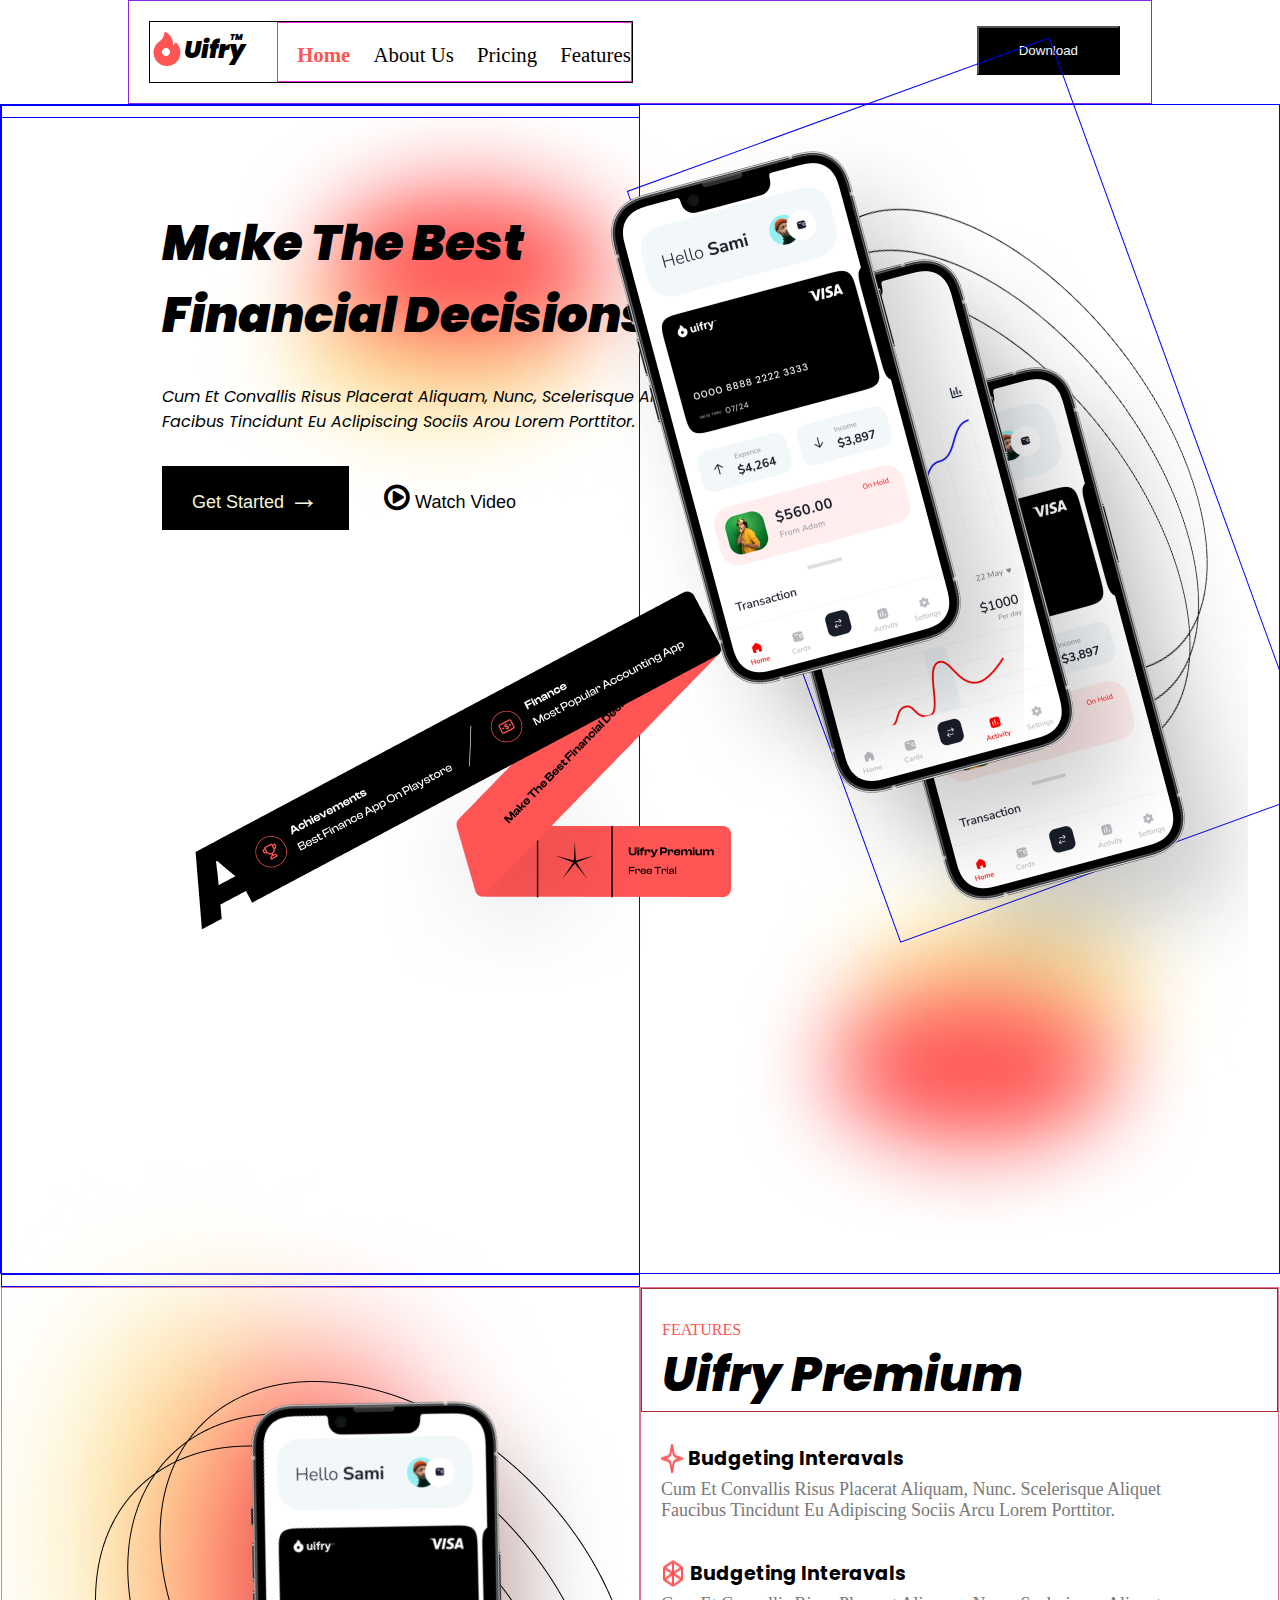
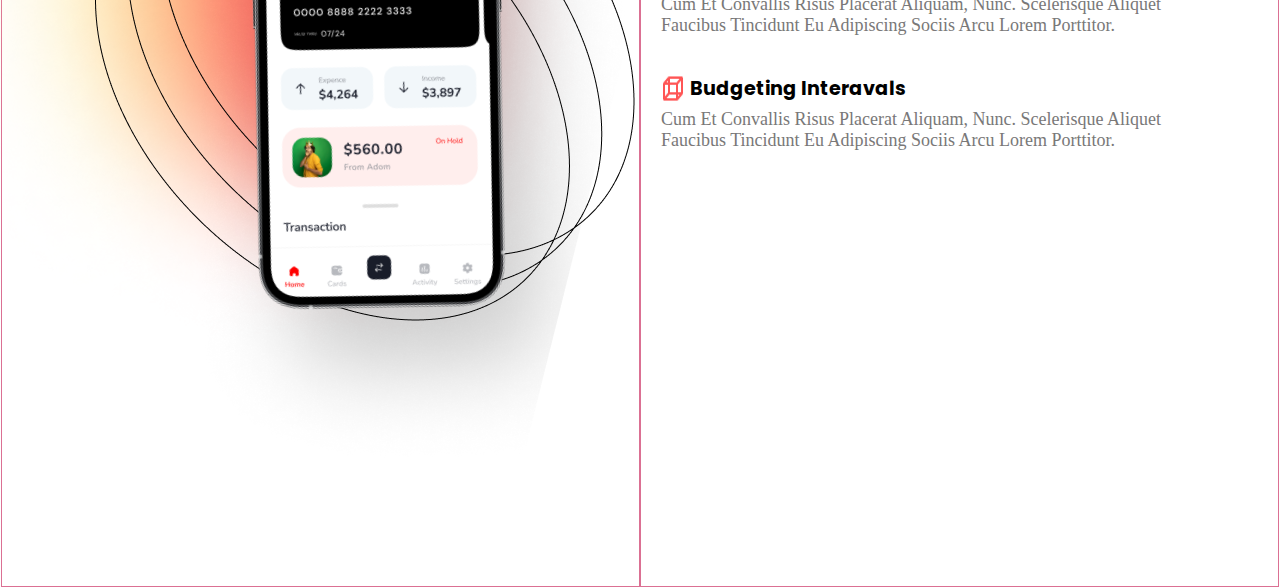
==== Mobile landing  page/page.html @ 3b1a76a2 "Add files via upload" ====
<!DOCTYPE html>
<html lang="en">
<head>
    <meta charset="UTF-8">
    <meta name="viewport" content="width=device-width, initial-scale=1.0">
    <!-- <link href="https://cdn.jsdelivr.net/npm/bootstrap@5.3.3/dist/css/bootstrap.min.css" rel="stylesheet" integrity="sha384-QWTKZyjpPEjISv5WaRU9OFeRpok6YctnYmDr5pNlyT2bRjXh0JMhjY6hW+ALEwIH" crossorigin="anonymous"> -->
    <title>Landing Pagey</title>
    <link rel="stylesheet" href="next.css">
    <link rel="stylesheet" href="https://cdnjs.cloudflare.com/ajax/libs/font-awesome/4.7.0/css/font-awesome.min.css">
</head>
<body>
    <div class="container">
      <div class="nav-sec">
          <nav>
            <div class="title-sec">
              <div class="logo-bx">
                <img src="Images/Frame.png" alt="" class="logo">
              </div>
              <div class="logo-txt">
                <h2>Uifry <span>TM</span> </h2>
              </div>
            </div>
              <ul class="menu-opt">
                  <li ><a href="#" id="home-txt">Home</a></li>
                  <li><a href="#">About Us </a></li>
                  <li><a href="#">Pricing</a></li>
                  <li><a href="#">Features</a></li>
              </ul> 
          </nav>
          <div class="dw-btn-bx">
            <button class="dw-btn">Download</button>
          </div>
      </div>

      <!--heading page-->


      <div class="heading-sec">
        <div class="sec-bx">
          <div class="bg-design">
            <img src="Images/background.png" alt="background-design">
          </div>
          <div class="head-bx">
            <h1>Make The Best Financial Decisions</h1>
          </div>
          <div class="sub-ttl-bx">
            <p>Cum Et Convallis Risus Placerat Aliquam, Nunc, Scelerisque Aliqut Facibus Tincidunt Eu Aclipiscing Sociis  Arou Lorem  Porttitor.</p>
          </div>

          <div class="play-btn">
            <button id="srt-btn">Get Started <span id="arr-entty"> &rarr; </span></button>
            <button id="wtch-btn"><i class="fa fa-play-circle-o"></i> Watch Video </button>
          </div>

          <div class="suc-rate">
            <img src="Images/rate-img.png" alt="rate-img">
          </div>
        </div>

        <div class="sec-bx">
          <div class="design2">
            <img src="Images/background.png" alt="design">
          </div>
          <div class="fst-lyr">
            <img src="Images/1st-layer.png" alt="1st-layer">
          </div>
          <div class="second-lyr">
            <img src="Images/2nd-layer.png" alt="2nd-layer">
          </div>
          <div class="third-lyr">
            <img src="Images/iPhone-3rd-layer.png" alt="iPhone-3rd-layer">
          </div>
          <div class="fourth-lyr">
            <img src="Images/2nd-layer.png" alt="2nd-layer">
          </div>
         
        </div>


        <!--Feature page-->
        <div class="feature-sec">

          <div class="box">
            <div class="dsg">
              <img src="Images/background.png" alt="design">
            </div>
            <div class="lyr">
              <img src="Images/1st-layer.png" alt="1st-layer">
            </div>
            <div class="iphone-lyr">
              <img src="Images/2nd-layer.png" alt="2nd-layer">
            </div>
          </div>


          <div class="box">
            <div class="feature-page-title">
              <span>Features</span>
              <h1>Uifry Premium</h1>
            </div>

             <div class="feature-des-pg">
              <div class="feature-des-hd">
                <img src="design/star-Icon.png" alt="star-Icon">
                <h3>Budgeting Interavals</h3>
              </div>
              <div class="feature-subDes-pg">
                <p>Cum et convallis risus placerat aliquam, nunc. Scelerisque aliquet faucibus tincidunt eu adipiscing sociis arcu lorem porttitor.</p>
              </div>
             </div>

             <div class="feature-des-pg">
              <div class="feature-des-hd">
                <img src="design/pentagan-icon.png" alt="star-Icon">
                <h3>Budgeting Interavals</h3>
              </div>
              <div class="feature-subDes-pg">
                <p>Cum et convallis risus placerat aliquam, nunc. Scelerisque aliquet faucibus tincidunt eu adipiscing sociis arcu lorem porttitor.</p>
              </div>
             </div>

             <div class="feature-des-pg">
              <div class="feature-des-hd">
                <img src="design/cube-icon.png" alt="star-Icon">
                <h3>Budgeting Interavals</h3>
              </div>
              <div class="feature-subDes-pg">
                <p>Cum et convallis risus placerat aliquam, nunc. Scelerisque aliquet faucibus tincidunt eu adipiscing sociis arcu lorem porttitor.</p>
              </div>
             </div> 

          </div>

        </div>




    </div>
 </body>
 </html>
---- Mobile landing  page/next.css ----
@import url('https://fonts.googleapis.com/css2?family=Poppins:ital,wght@0,100;0,200;0,300;0,400;0,500;0,600;0,700;0,800;0,900;1,100;1,200;1,300;1,400;1,500;1,600;1,700;1,800;1,900&display=swap');
@import url('https://fonts.googleapis.com/css2?family=Roboto:ital,wght@0,100;0,300;0,400;0,500;0,700;0,900;1,100;1,300;1,400;1,500;1,700;1,900&display=swap');
*{
    margin:0;
    padding: 0;
    box-sizing: border-box;
}
body{
    overflow-x: hidden;
}
.container{
    width: 100%;
}
.nav-sec{
    display: flex;
    padding: 20px;
    border: 1px solid blueviolet;
    width: 80%;
    margin-left: 8rem;
}
.title-sec{
    display: inline-flex;

}
.logo-bx{
    width:150x;
    height:50px;
    margin-top: 10px;
}

.logo-txt{
    margin: 10px 0px;

}
.logo-txt h2{
    font-family: "Poppins", sans-serif;
    font-weight: 900;
    font-style: italic;

}
.logo-txt span{
    font-size: 8px;
    display: flex;
    position: absolute;
    top: 2rem;
    left: 18%;
}
nav{
    display: inline-flex;
    border: 1px solid black;
    justify-content: space-around;
}
nav ul{
    border: 1px solid rgb(226, 43, 226);
    margin-left: 2rem;
}
nav ul li{
    font-family: Clash Display;
    display: inline-flex;
    margin-left: 1.2rem;
    padding-top: 20px;
}
.menu-opt li a{
    text-decoration: none;
    font-family: Cambria, Cochin, Georgia, Times, 'Times New Roman', serif;
    font-size: 1.3rem;
    color: black;
    font-weight:530;

}
#home-txt{
    color: #FF5555;
    font-weight: 900;

}
.dw-btn-bx button{
    color: aliceblue;
    padding: 15px 40px;
    position: absolute;
    right: 10rem;
    
}
.dw-btn-bx button:hover{
    background-color: #FF5555;

}
.dw-btn{
    display:flex;
    float: right;
    background-color: black;
    margin-top: 5px;
    margin-left: 20rem;
}
button{
    cursor: pointer;
 
}

/*heading section*/
.heading-sec{
    display:grid;
    grid-template-rows:12px;
    width: 100%;
    height: 130vh;
    border: 1px solid blue;
}
.sec-bx{
    width: 50%;
    height: 130vh;
    border: 1px solid blue;
}
.head-bx h1,
.sub-ttl-bx p,
.play-btn,
.suc-rate
{
    font-family: "Poppins", sans-serif;
    font-style: italic;
    margin-left: 10rem;
    position: relative;

}
.head-bx h1{
    font-weight: 900;
    font-size: 3rem;
    width: 600px;
    margin-top: 16%;
}
.sub-ttl-bx p{
    font-weight: 400;
    font-size: 1rem;
    width: 550px;
    margin-top: 2rem;
    color: rgba(0, 0, 0, 1);

    ;
}

.bg-design{
    display: flex;
    position: absolute;
    top:10%;
    left: 15%;
}
.fst-lyr{
    display: flex;
}
.fst-lyr img{
    width: 450px;
    height: 800px;
    position:absolute;
    right: 5rem;
    top:10%;
    transform: rotate(-20deg);
    border: 1px solid blue;
}
.second-lyr, .third-lyr, .fourth-lyr,
.design2{
    position:absolute;

}
.second-lyr{
    top: 34%;
    right: 2rem;

}
.third-lyr{
    right: 3rem;
    top:22%;

}
.fourth-lyr{
    top:10%;
    right: 16rem;
}
.design2{
    top: 90%;
    right: 2rem;
    transform: rotate(180deg);
    
}

/*Button design*/
.play-btn{
    margin-top: 2rem;

}
#srt-btn, #wtch-btn{
    padding: 15px 30px;
    font-size: 18px;
    border: none;
    background: none;
}
#srt-btn{
   
    background-color: black;
    color: beige;
}
#arr-entty{
    font-size: 30px;
    text-align: center;
    height: 30px;
}
#wtch-btn i{
    font-size: 30px;
    font-weight: 100;
}
#wtch-btn:hover{
    background-color: #FF5555;
    color: beige;
    cursor: pointer;
    transition: 0.35s;

}
.suc-rate{
    top:5%;
}

/*feature section*/
.feature-sec{
    display: inline-flex;
    margin-bottom: 20px;
}
.feature-sec .box{
    width:50%;
    height: 100vh;
    border: 1px solid palevioletred;
}
.dsg, .lyr{
    display: grid;
    position: absolute;
}
.dsg img{
    width: 50rem;
    position: relative;
    top:-10%;
    left: -18%;
    transform: rotate(90deg);

}
.iphone-lyr{
    position: absolute;
    transform: rotate(14deg);
    left: 10%;
    margin-top: 3%;
}

.feature-page-title {
    padding: 2rem 0px 0px 20px; 
    border: 1px solid brown;
}
.feature-page-title span{
    color:  #FF5555;
    font-size: 1rem;
    text-transform: uppercase;

}
.feature-page-title h1{
    font-size: 3rem;
    font-family: "Poppins", sans-serif;
    font-weight:800;
    font-style: italic;

}
.feature-des-hd{
    display: flex;
    padding: 2rem 0px 0px 20px; 
    margin-bottom: 0px;
}
.feature-des-hd h3{
    font-size: 1.2rem;
    font-family: "Poppins", sans-serif;
    padding-left: 5px;
}
.feature-subDes-pg{
    text-transform: capitalize;
    padding:6px 20px;
    width: 600px;
    font-size: 18px;
    color: rgb(121, 120, 120);
}
.visa-lyr{
    position: absolute;
    margin-top: 16%;
    margin-left: 20.5%;
    
}
.ad-pg{
    display: inline-flex;
}
.pg-tit-1{
    margin-top: 30%;
    margin-left: 5rem;
}
.dsg-txt-pg1{
    padding-left: 5rem;
}
.sub-pg-1 {
    width: 530px;
}
.ip-lyr-1{
    position: absolute;
    right: 3rem;
    transform: rotate(14deg);
}
#text-dec h3{
   padding-top: 5px;
}








/* mobile phones*/

@media screen and (max-width: 768px) {
    .nav-sec {
      display: flex;  
      flex-direction: column;
      align-items: center;
      margin-left: 10px;
      width: 100%;
      /* height: 30vh; */
    }
    .title-sec{
        display: inline-flex;
        position: absolute;
      left: 0%;
    }
    
    .logo-txt {
      text-align: center;
    }
    .logo-txt span{
        position: absolute;
        margin-top: -1rem;
        left:100%;
    }
  
    .menu-opt {
      margin-left: 0;
      margin-top: 2px;
      display: flex;
      justify-content: center;
      /* position: absolute; */
      left: 0%;
    }
    .menu-opt li a{
       font-size: 10px;
      }
  
    .dw-btn-bx {
      margin-left: 0;
    }
    .dw-btn-bx  button{
        margin-left: 0;
        padding: 5px 8px;
        position: absolute;
        right: 0%;
        top:6%;
        font-size: 8px;
      }
  
    .dw-btn {
      margin-left: 0;
      
    }

   /*heading section*/
   .heading-sec{
    display: flex;
    margin-left: 10px;
    flex-direction: column;
    position: absolute;
    left:0%;

   }
   .head-bx h1,
   .sub-ttl-bx p,
   .play-btn,
   .suc-rate
   {
       margin-left: 5px;
   
   }
   .head-bx h1{

    font-size: 15px;
    width:180px;
    padding-left: 0px;
   }
   .sec-bx{
    width:50%;
   }
   .design2 img{
    width: 100px;
    height: 150px;
   
   }
   .design2{
    top:7rem;
   }
   .bg-design{
    left: 3rem;
    top:-1rem;
   }
   .bg-design img{
    width: 100px;
    height: 150px;

   }
   .fourth-lyr img, .fst-lyr img, .second-lyr img , .third-lyr  img{
    width:150px;
    height: 200px;
   }
   .suc-rate img{
    width:150px;
    height: 140px;
   }
   .fst-lyr img{
     height: 250px;
     position: absolute;
     right: 10px;
     top:0%;
     transform: rotate(10deg);
   }
   .fst-lyr{
    position: absolute;
     right: 13px;
     top:-5px; 
   }
   .second-lyr{
    position: absolute;
    right: 28px;
    top:2.5rem;

   }
   .third-lyr{
    right: 28px;
    top:1.5rem;
    
   }
   .fourth-lyr{
    right: 4rem;
    top:1rem;

   }
   .sub-ttl-bx p{
    margin-top: 5px;
    font-size: 6px;
    width: 220px;
   }
   #srt-btn, #wtch-btn{
    padding: 5px 10px;
    font-size: 6px;

   }
   #arr-entty{
    font-size: 8px;
    text-align: center;
    height: 10px;
   }
   .play-btn{
    margin-top: 5px;
   }
   #wtch-btn i{
    font-size: 10px;
    font-weight: 100;

  }

/* tablet*/
  @media screen and (min-width: 768px) and (max-width:1024px){
    .nav-sec {
      display: flex;  
      flex-direction: column;
      align-items: center;
      margin-left: 5px;
      width: 100%;
      height: 30vh;
    }
    .title-sec{
        display: inline-flex;
        position: absolute;
        left: 13%;
    }
    
    .logo-txt {
      text-align: center;
    }
    .logo-txt span{
        position: absolute;
        top:2%;
        left:100%;
    }
  
    .menu-opt {
      margin-top: 20px;
      justify-content: center;
      position: absolute;
      left: 30%;
      top:3%;
    }
    .menu-opt li a{
       font-size: 15px;
      }
  
    .dw-btn-bx {
      margin-left: 0;
    }
    .dw-btn-bx  button{
        margin-left: 0;
        padding: 5px 10px;
        position: absolute;
        right: 2rem;
      }
  
    .dw-btn {
      margin-left: 0;
      
    }
  }


  /* laptop  1024 px*/

  @media screen and (min-width: 1024px){
    .nav-sec {
      margin-left: 5px;
      width: 100%;
      height: 30vh;
    }
    .title-sec{
        display: inline-flex;
        position: absolute;
        left: 13%;
    }
    
    .logo-txt {
      text-align: center;
    }
    .logo-txt span{
        position: absolute;
        top:2%;
        left:100%;
    }
  
    .menu-opt {
      margin-top: 20px;
      justify-content: center;
      position: absolute;
      left: 20%;
      top:0px;
    }
  
   
  }

}
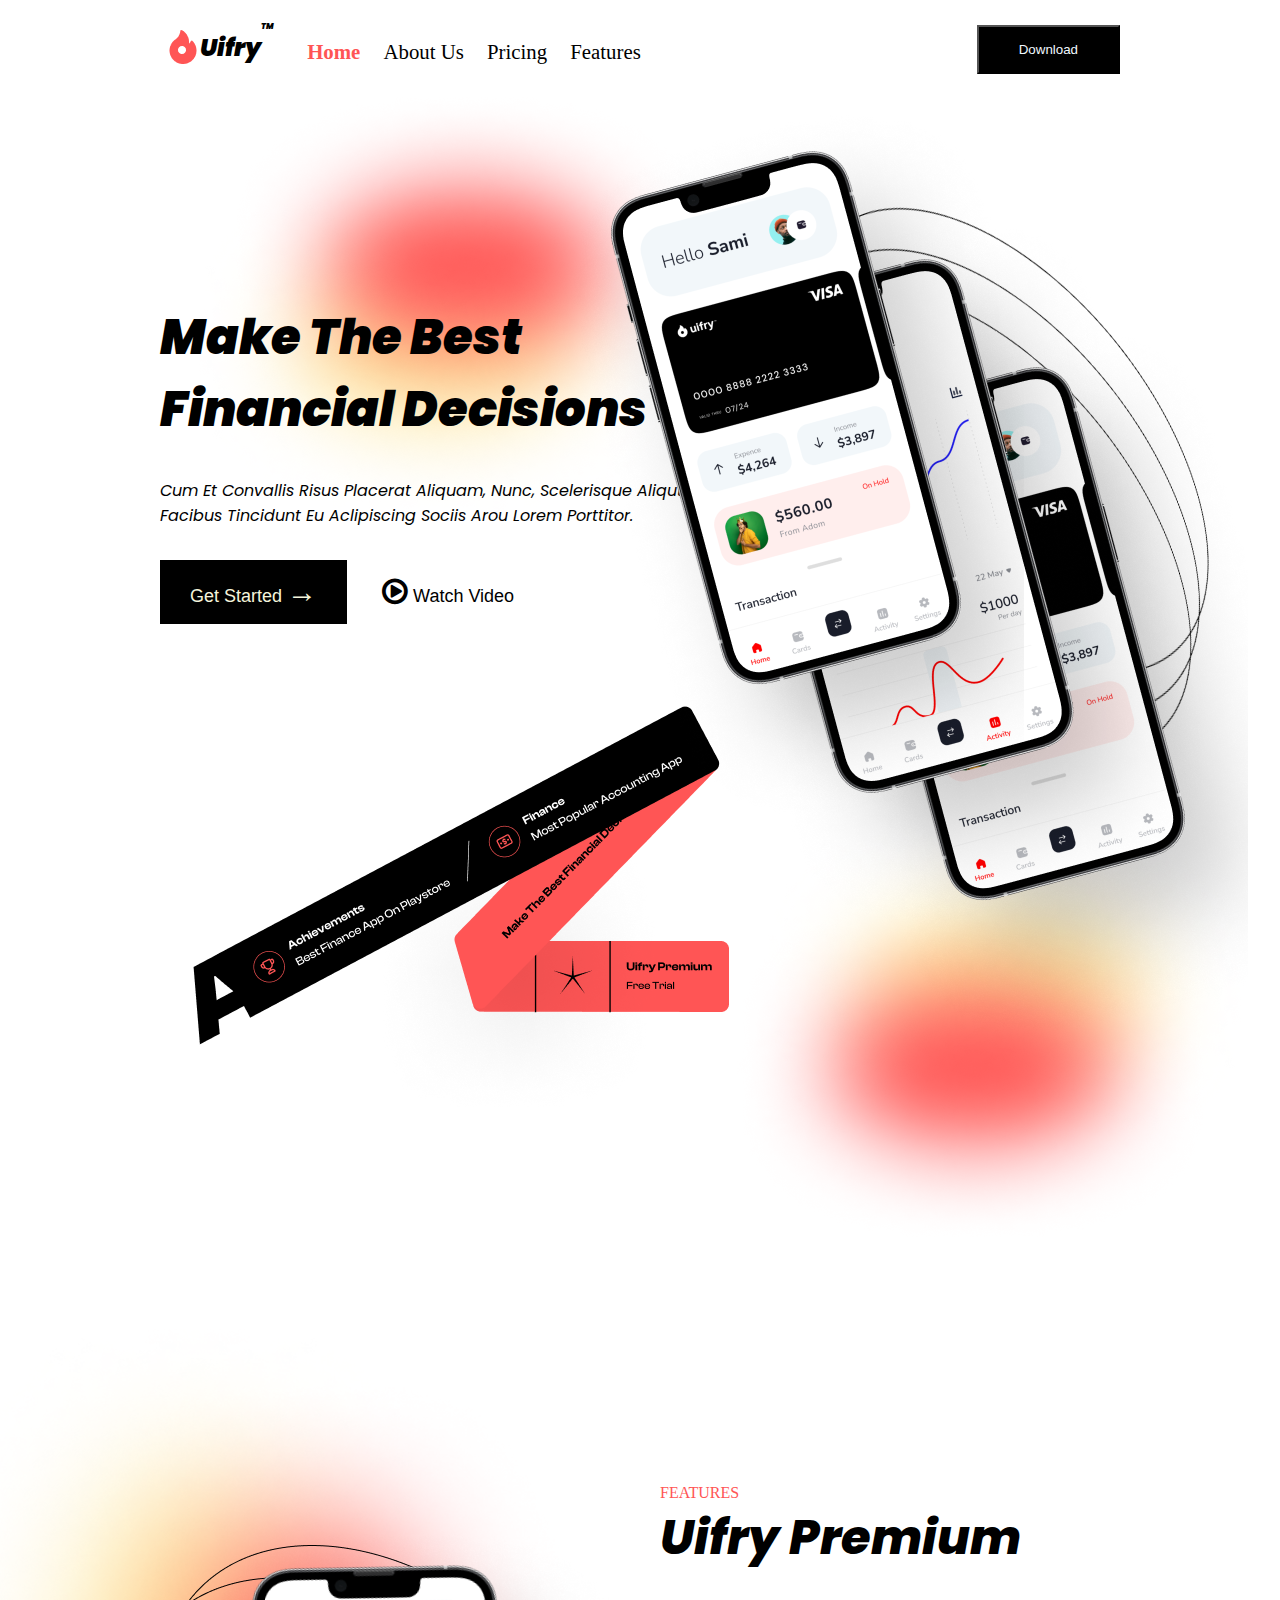
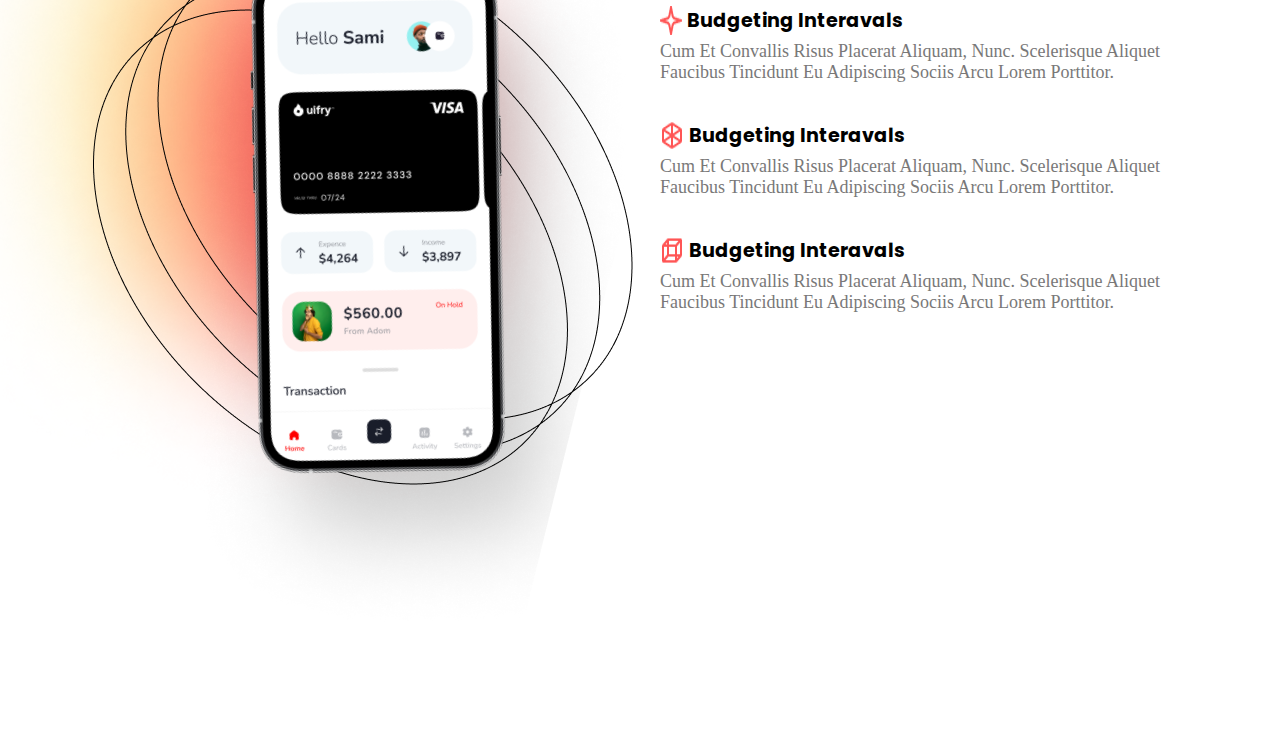
==== commit b998fe78: "Update page.html" ====
--- a/Mobile landing  page/page.html
+++ b/Mobile landing  page/page.html
@@ -6,6 +6,7 @@
     <!-- <link href="https://cdn.jsdelivr.net/npm/bootstrap@5.3.3/dist/css/bootstrap.min.css" rel="stylesheet" integrity="sha384-QWTKZyjpPEjISv5WaRU9OFeRpok6YctnYmDr5pNlyT2bRjXh0JMhjY6hW+ALEwIH" crossorigin="anonymous"> -->
     <title>Landing Pagey</title>
     <link rel="stylesheet" href="next.css">
+    <link rel="stylesheet" href="responsive.css">
     <link rel="stylesheet" href="https://cdnjs.cloudflare.com/ajax/libs/font-awesome/4.7.0/css/font-awesome.min.css">
 </head>
 <body>
@@ -98,36 +99,37 @@
               <span>Features</span>
               <h1>Uifry Premium</h1>
             </div>
+             <div class="feature-bx1">
+              <div class="feature-des-pg" id="feature-des1">
+                <div class="feature-des-hd">
+                  <img src="design/star-Icon.png" alt="star-Icon">
+                  <h3>Budgeting Interavals</h3>
+                </div>
+                <div class="feature-subDes-pg">
+                  <p>Cum et convallis risus placerat aliquam, nunc. Scelerisque aliquet faucibus tincidunt eu adipiscing sociis arcu lorem porttitor.</p>
+                </div>
+              </div>
 
-             <div class="feature-des-pg">
-              <div class="feature-des-hd">
-                <img src="design/star-Icon.png" alt="star-Icon">
-                <h3>Budgeting Interavals</h3>
+              <div class="feature-des-pg " id="feature-des1">
+                <div class="feature-des-hd">
+                  <img src="design/pentagan-icon.png" alt="star-Icon">
+                  <h3>Budgeting Interavals</h3>
+                </div>
+                <div class="feature-subDes-pg">
+                  <p>Cum et convallis risus placerat aliquam, nunc. Scelerisque aliquet faucibus tincidunt eu adipiscing sociis arcu lorem porttitor.</p>
+                </div>
               </div>
-              <div class="feature-subDes-pg">
-                <p>Cum et convallis risus placerat aliquam, nunc. Scelerisque aliquet faucibus tincidunt eu adipiscing sociis arcu lorem porttitor.</p>
-              </div>
-             </div>
 
-             <div class="feature-des-pg">
-              <div class="feature-des-hd">
-                <img src="design/pentagan-icon.png" alt="star-Icon">
-                <h3>Budgeting Interavals</h3>
-              </div>
-              <div class="feature-subDes-pg">
-                <p>Cum et convallis risus placerat aliquam, nunc. Scelerisque aliquet faucibus tincidunt eu adipiscing sociis arcu lorem porttitor.</p>
-              </div>
-             </div>
-
-             <div class="feature-des-pg">
-              <div class="feature-des-hd">
-                <img src="design/cube-icon.png" alt="star-Icon">
-                <h3>Budgeting Interavals</h3>
-              </div>
-              <div class="feature-subDes-pg">
-                <p>Cum et convallis risus placerat aliquam, nunc. Scelerisque aliquet faucibus tincidunt eu adipiscing sociis arcu lorem porttitor.</p>
-              </div>
-             </div> 
+              <div class="feature-des-pg" id="feature-des1">
+                <div class="feature-des-hd">
+                  <img src="design/cube-icon.png" alt="star-Icon">
+                  <h3>Budgeting Interavals</h3>
+                </div>
+                <div class="feature-subDes-pg">
+                  <p>Cum et convallis risus placerat aliquam, nunc. Scelerisque aliquet faucibus tincidunt eu adipiscing sociis arcu lorem porttitor.</p>
+                </div>
+              </div> 
+            </div>  
 
           </div>
 
@@ -138,4 +140,4 @@
 
     </div>
  </body>
- </html>      + </html>      
--- a/Mobile landing  page/next.css
+++ b/Mobile landing  page/next.css
@@ -14,7 +14,7 @@
 .nav-sec{
     display: flex;
     padding: 20px;
-    border: 1px solid blueviolet;
+    /* border: 1px solid blueviolet; */
     width: 80%;
     margin-left: 8rem;
 }
@@ -47,11 +47,11 @@
 }
 nav{
     display: inline-flex;
-    border: 1px solid black;
+    /* border: 1px solid black; */
     justify-content: space-around;
 }
 nav ul{
-    border: 1px solid rgb(226, 43, 226);
+    /* border: 1px solid rgb(226, 43, 226); */
     margin-left: 2rem;
 }
 nav ul li{
@@ -102,12 +102,12 @@
     grid-template-rows:12px;
     width: 100%;
     height: 130vh;
-    border: 1px solid blue;
+    /* border: 1px solid blue; */
 }
 .sec-bx{
     width: 50%;
     height: 130vh;
-    border: 1px solid blue;
+    /* border: 1px solid blue; */
 }
 .head-bx h1,
 .sub-ttl-bx p,
@@ -118,13 +118,14 @@
     font-style: italic;
     margin-left: 10rem;
     position: relative;
+    margin-top: 20px;
 
 }
 .head-bx h1{
     font-weight: 900;
     font-size: 3rem;
     width: 600px;
-    margin-top: 16%;
+    margin-top: 5%;
 }
 .sub-ttl-bx p{
     font-weight: 400;
@@ -133,7 +134,6 @@
     margin-top: 2rem;
     color: rgba(0, 0, 0, 1);
 
-    ;
 }
 
 .bg-design{
@@ -152,7 +152,7 @@
     right: 5rem;
     top:10%;
     transform: rotate(-20deg);
-    border: 1px solid blue;
+    /* border: 1px solid blue; */
 }
 .second-lyr, .third-lyr, .fourth-lyr,
 .design2{
@@ -224,7 +224,7 @@
 .feature-sec .box{
     width:50%;
     height: 100vh;
-    border: 1px solid palevioletred;
+    /* border: 1px solid palevioletred; */
 }
 .dsg, .lyr{
     display: grid;
@@ -247,7 +247,7 @@
 
 .feature-page-title {
     padding: 2rem 0px 0px 20px; 
-    border: 1px solid brown;
+    /* border: 1px solid brown; */
 }
 .feature-page-title span{
     color:  #FF5555;
@@ -323,7 +323,8 @@
       align-items: center;
       margin-left: 10px;
       width: 100%;
-      /* height: 30vh; */
+      margin-bottom: 5px;
+      
     }
     .title-sec{
         display: inline-flex;
@@ -471,6 +472,7 @@
     font-weight: 100;
 
   }
+}
 
 /* tablet*/
   @media screen and (min-width: 768px) and (max-width:1024px){
@@ -554,9 +556,6 @@
       position: absolute;
       left: 20%;
       top:0px;
-    }
-  
+    }  
    
   }
-
-}--- a/Mobile landing  page/responsive.css
+++ b/Mobile landing  page/responsive.css
@@ -0,0 +1,215 @@
+@media screen and  (min-width:320px) and (max-width:425px){
+        .nav-sec {
+        display: flex;  
+        flex-direction: column;
+        align-items: center;
+        margin-left: 10px;
+        width: 100%;
+        }
+        .title-sec{
+            display: inline-flex;
+            position: absolute;
+            left: 2%;
+        }
+        .logo-bx img{
+            width:20px;
+            height: 20px;
+        }
+        
+        .logo-txt {
+        text-align: center;
+        font-size: 10px;
+        }
+        .logo-txt span{
+            position: absolute;
+            margin-top: -1rem;
+            left:100%;
+        }
+    
+        .menu-opt {
+        margin-left: 0;
+        margin-top: 2px;
+        display: flex;
+        justify-content: center;
+        /* position: absolute; */
+        left: 0%;
+        }
+        .menu-opt li a{
+        font-size: 8px;
+        }
+    
+        .dw-btn-bx {
+        margin-left: 0;
+        }
+        .dw-btn-bx  button{
+            margin-left: 0;
+            padding: 5px 8px;
+            position: absolute;
+            right: 0%;
+            top:13%;
+            font-size: 5px;
+        }
+    
+        .dw-btn {
+        margin-left: 0;
+        
+        }
+    
+    /*heading section*/
+    .heading-sec{
+        display: flex;
+        margin-left: 10px;
+        flex-direction: column;
+        position: absolute;
+        left:0%;
+    
+    }
+    .head-bx h1,
+    .sub-ttl-bx p,
+    .play-btn,
+    .suc-rate
+    {
+        margin-left: 5px;
+    
+    }
+    .head-bx h1{
+    
+        font-size: 15px;
+        width:180px;
+        padding-left: 0px;
+        margin-top: 16%;
+    }
+    .sec-bx{
+        width:50%;
+    }
+    .design2 img{
+        width: 100px;
+        height: 150px;
+    
+    }
+    .design2{
+        top:4rem;
+    }
+    .bg-design{
+        left: 3rem;
+        top:-1rem;
+    }
+    .bg-design img{
+        width: 100px;
+        height: 150px;
+    
+    }
+    .fourth-lyr img, .fst-lyr img, .second-lyr img , .third-lyr  img,
+    .lyr img, .iphone-lyr img{
+        width:120px;
+        height: 160px;
+    }
+    .suc-rate img{
+        width:120px;
+        height: 80px;
+    }
+    .fst-lyr img{
+        height: 250px;
+        position: absolute;
+        right: 5px;
+        top:0%;
+        height: 14rem;
+        transform: rotate(10deg);
+    }
+    .fst-lyr{
+        position: absolute;
+        right: 18px;
+        top:-4%; 
+    }
+    .second-lyr{
+        position: absolute;
+        right: 22px;
+        top:2rem;
+    
+    }
+    .third-lyr{
+        right: 22px;
+        top:1.3rem;
+        
+    }
+    .fourth-lyr{
+        right: 3.4rem;
+        top:0.6rem;
+    
+    }
+    .iphone-lyr{
+        left:4%;
+    }
+    .sub-ttl-bx p{
+        margin-top: 5px;
+        font-size: 6px;
+        width: 220px;
+    }
+    #srt-btn, #wtch-btn{
+        padding: 5px 10px;
+        font-size: 6px;
+    
+    }
+    #arr-entty{
+        font-size: 8px;
+        text-align: center;
+        height: 10px;
+    }
+    .play-btn{
+        margin-top: 5px;
+    }
+    #wtch-btn i{
+        font-size: 10px;
+        font-weight: 100;
+    
+    }
+    /*Feature Section*/
+
+    .dsg, .lyr{
+        display: grid;
+        position: absolute;
+    }
+    .dsg img{
+        width: 8rem;
+        position: relative;
+        top:-10%;
+        left: -18%;
+        transform: rotate(90deg);
+    
+    }
+    .feature-page-title {
+        padding:10px 0px 0px 5px; 
+    }
+    .feature-page-title span{
+        font-size: 5px;
+    }
+    .feature-page-title h1{
+        font-size: 0.8rem;
+    
+    }
+    .feature-bx1{
+        position: absolute;
+        margin-top: 7px;
+        left:45%;
+
+    }
+    .feature-des-hd{
+        padding: 10px 0px 0px 20px; 
+    }
+    .feature-des-hd h3{
+        font-size: 0.5rem;
+        padding-left: 2px;
+    }
+    .feature-des-hd img{
+        width:8px;
+        height: 8px;
+        margin-left: 0%;
+    }
+    .feature-subDes-pg{
+        padding-left: 25px;
+        width: 200px;
+        font-size: 6px;
+    }
+   
+
+}
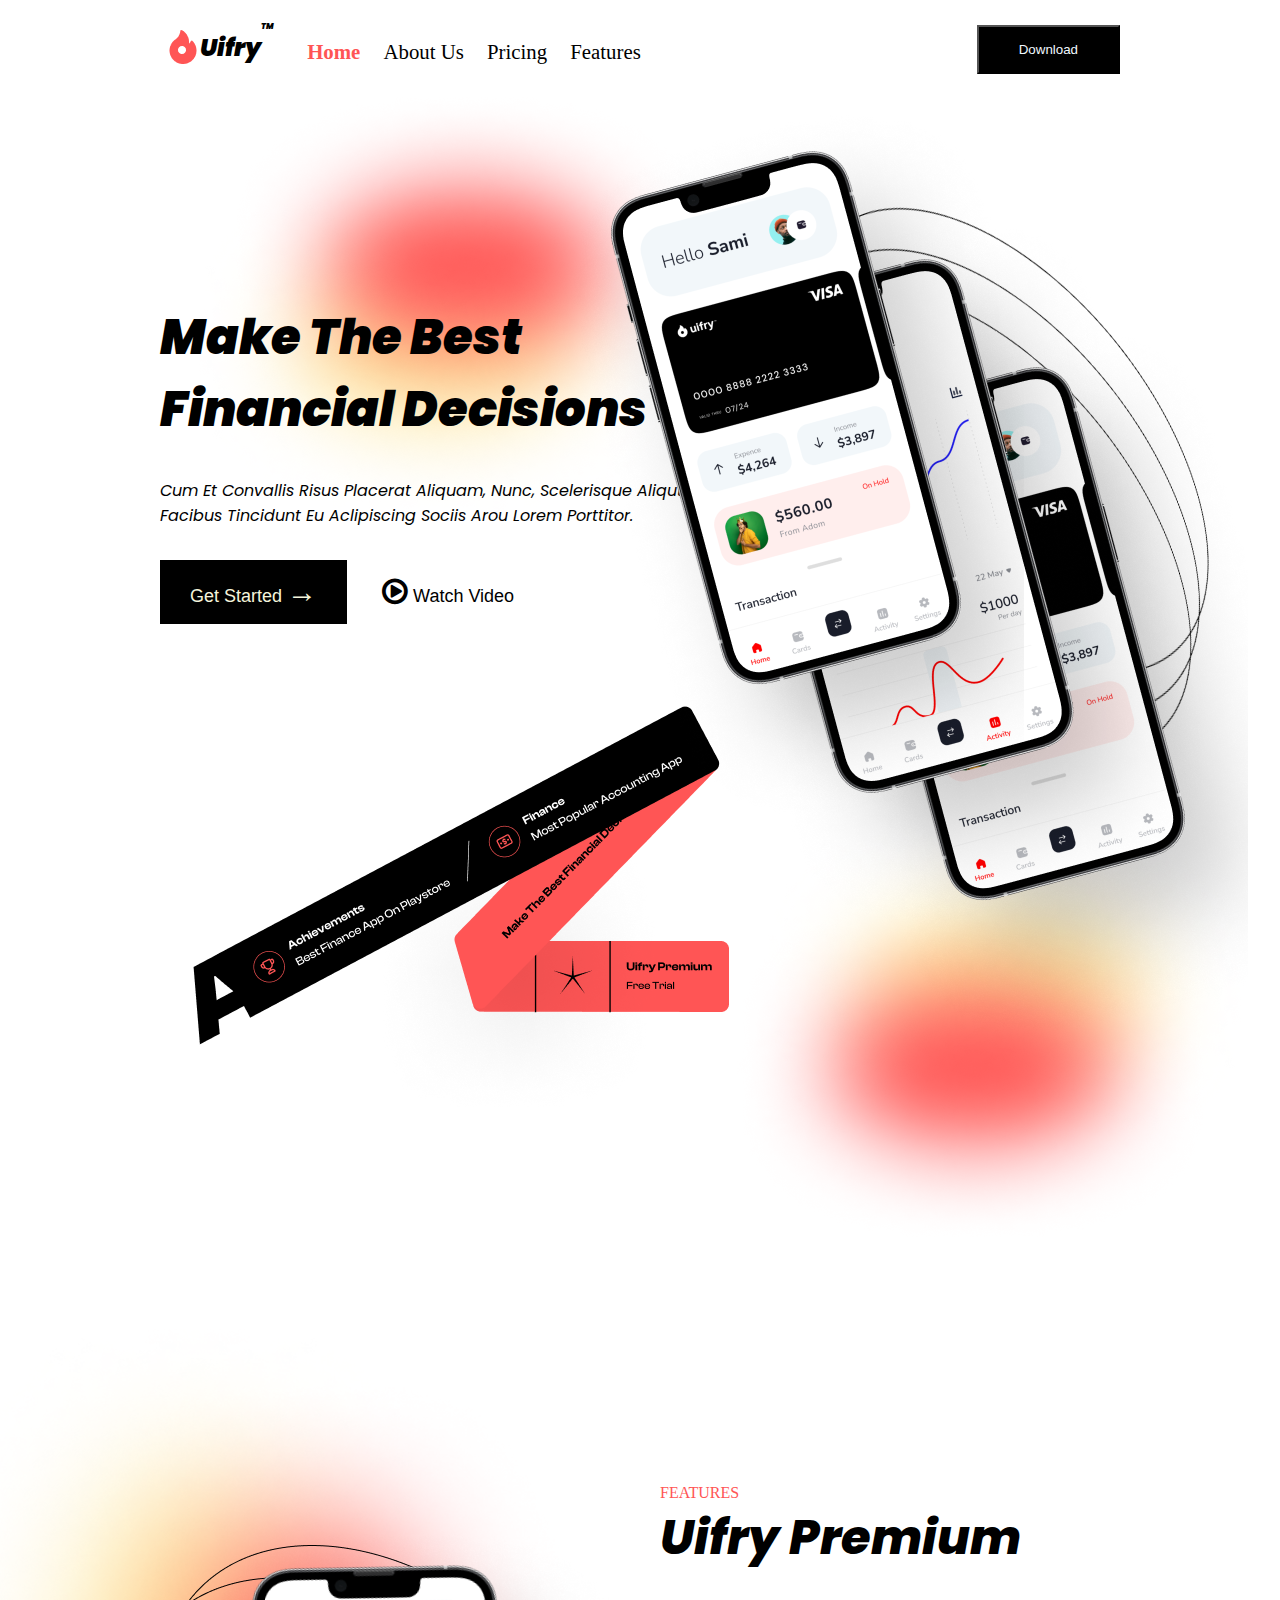
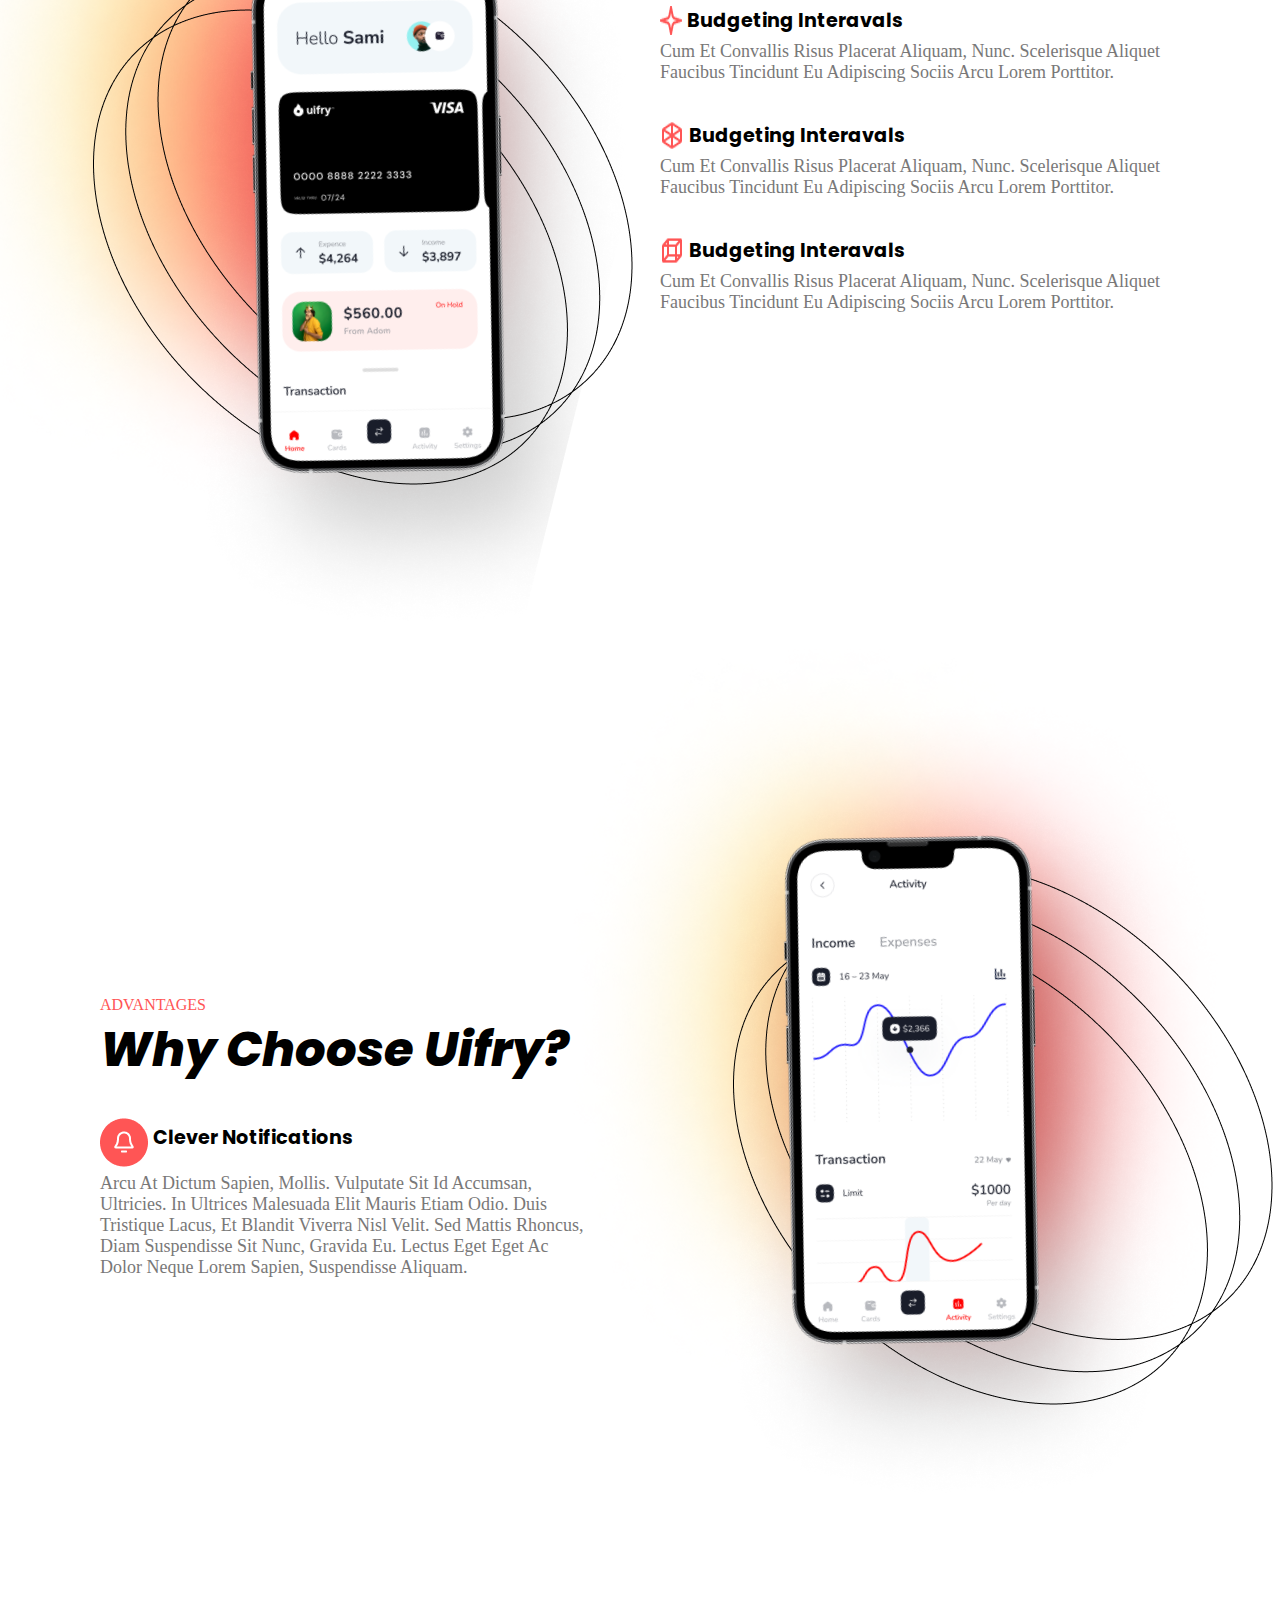
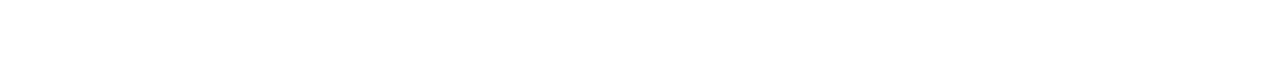
==== commit 4c88643a: "Update page.html" ====
--- a/Mobile landing  page/page.html
+++ b/Mobile landing  page/page.html
@@ -80,7 +80,6 @@
 
         <!--Feature page-->
         <div class="feature-sec">
-
           <div class="box">
             <div class="dsg">
               <img src="Images/background.png" alt="design">
@@ -92,7 +91,6 @@
               <img src="Images/2nd-layer.png" alt="2nd-layer">
             </div>
           </div>
-
 
           <div class="box">
             <div class="feature-page-title">
@@ -132,8 +130,44 @@
             </div>  
 
           </div>
+        </div>
 
-        </div>
+            <!-- 2nd  layer page--> 
+        <div class="feature-sec">
+          <div class="box">
+            <div class="feature-page-title  pg-tit-1">
+              <span>Advantages</span>
+              <h1>Why Choose Uifry?</h1>
+            </div>
+  
+             <div class="feature-des-pg  dsg-txt-pg1">
+              <div class="feature-des-hd" id="text-dec">
+                <img src="design/notification-icon.png" alt="star-Icon">
+                <h3 >Clever Notifications</h3>
+              </div>
+              <div class="feature-subDes-pg sub-pg-1 ">
+                <p>Arcu at dictum sapien, mollis. Vulputate sit id accumsan, ultricies. In ultrices malesuada elit mauris etiam odio. Duis tristique lacus, et blandit viverra nisl velit. Sed mattis rhoncus, diam suspendisse sit nunc, gravida eu. Lectus eget eget ac dolor neque lorem sapien, suspendisse aliquam.</p>
+              </div>
+             </div>
+  
+
+          </div>
+          
+
+          <div class="box">
+            <div class="dsg">
+              <img src="Images/background.png" alt="design">
+            </div>
+            <div class="lyr">
+              <img src="Images/1st-layer.png" alt="1st-layer">
+            </div>
+            <div class=" ip-lyr-1">
+              <img src="Images/iPhone-3rd-layer.png" alt="2nd-layer">
+            </div>
+           </div>
+            
+        </div> 
+
 
 
 
